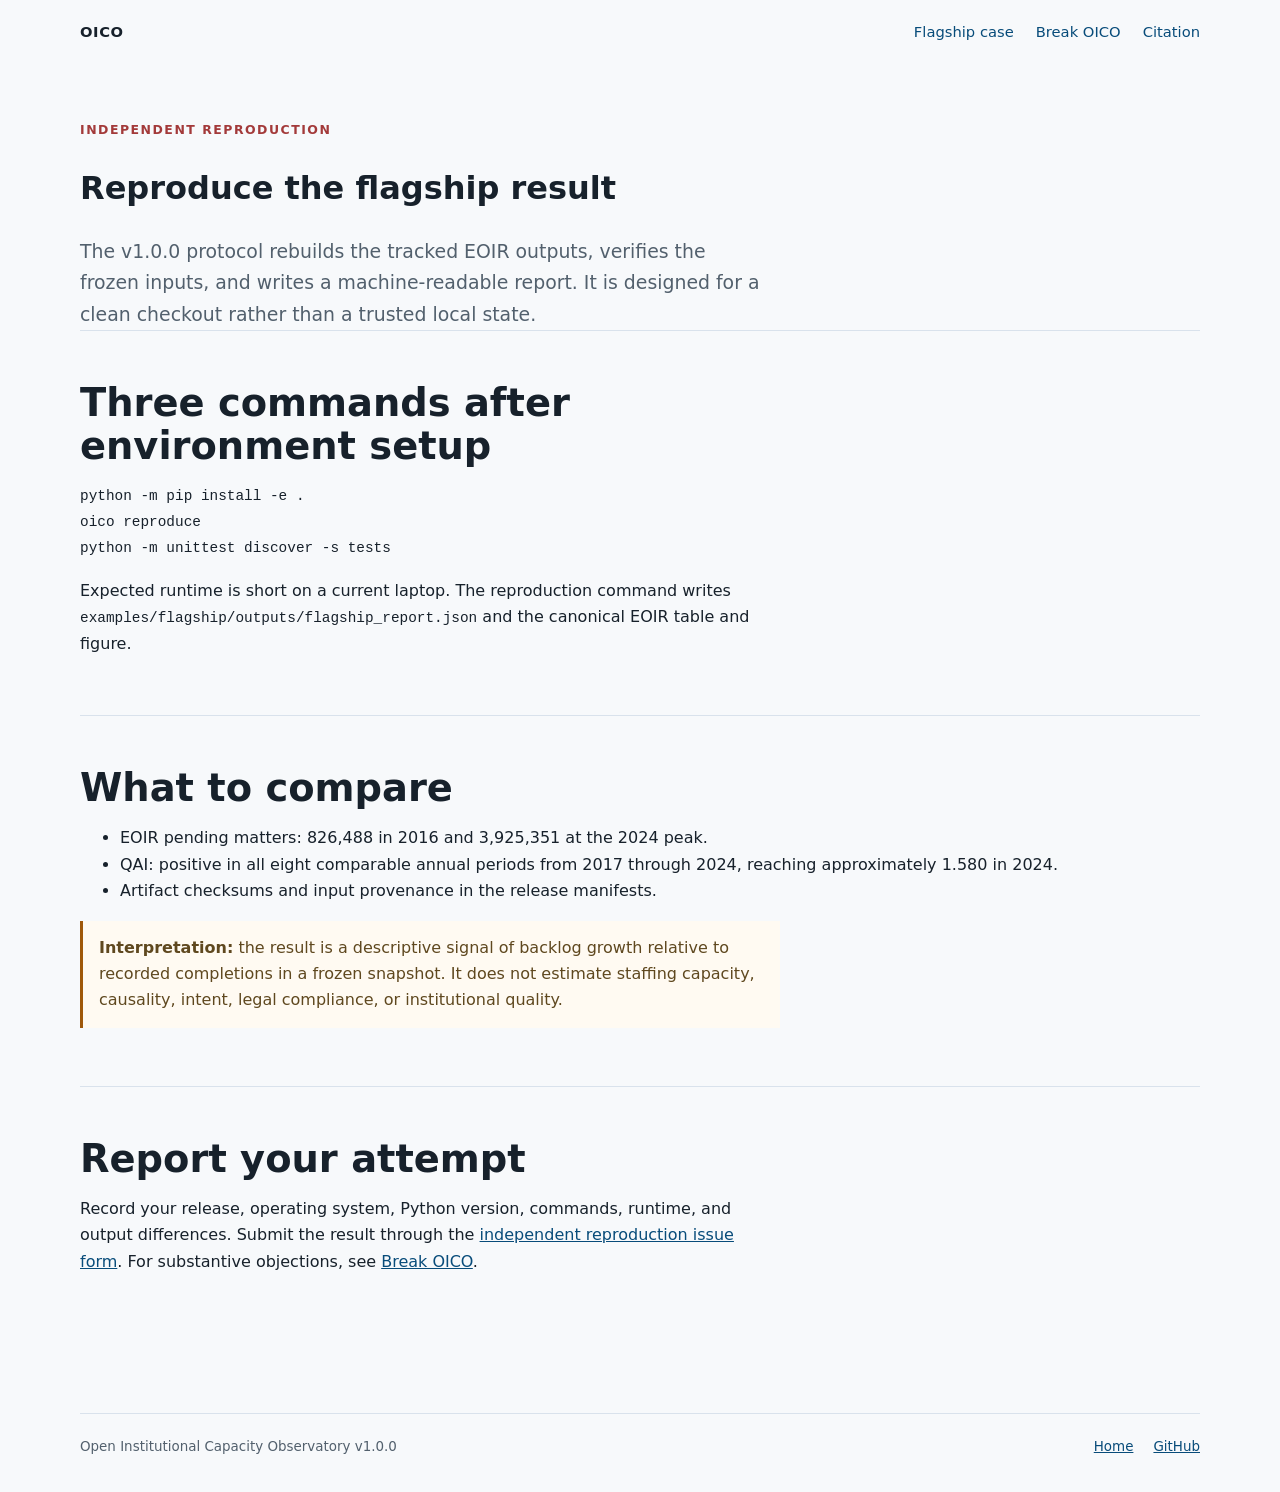
==== website/reproduce/index.html @ ce1bd373 "ops: finish external validation infrastructure" ====
<!doctype html>
<html lang="en">
<head>
  <meta charset="utf-8">
  <meta name="viewport" content="width=device-width, initial-scale=1">
  <meta name="description" content="Three-command reproduction protocol for the OICO flagship EOIR analysis.">
  <link rel="canonical" href="https://silvercoin256.github.io/open-institutional-capacity-observatory/reproduce/">
  <title>Reproduce OICO | Open Institutional Capacity Observatory</title>
  <link rel="stylesheet" href="../style.css">
</head>
<body>
  <header><nav><a class="brand" href="../index.html">OICO</a><a href="../examples.html">Flagship case</a><a href="../break.html">Break OICO</a><a href="../citation.html">Citation</a></nav></header>
  <main>
    <p class="eyebrow">Independent reproduction</p>
    <h1>Reproduce the flagship result</h1>
    <p class="lede">The v1.0.0 protocol rebuilds the tracked EOIR outputs, verifies the frozen inputs, and writes a machine-readable report. It is designed for a clean checkout rather than a trusted local state.</p>
    <section>
      <h2>Three commands after environment setup</h2>
      <pre><code>python -m pip install -e .
oico reproduce
python -m unittest discover -s tests</code></pre>
      <p>Expected runtime is short on a current laptop. The reproduction command writes <code>examples/flagship/outputs/flagship_report.json</code> and the canonical EOIR table and figure.</p>
    </section>
    <section>
      <h2>What to compare</h2>
      <ul>
        <li>EOIR pending matters: 826,488 in 2016 and 3,925,351 at the 2024 peak.</li>
        <li>QAI: positive in all eight comparable annual periods from 2017 through 2024, reaching approximately 1.580 in 2024.</li>
        <li>Artifact checksums and input provenance in the release manifests.</li>
      </ul>
      <p class="boundary"><strong>Interpretation:</strong> the result is a descriptive signal of backlog growth relative to recorded completions in a frozen snapshot. It does not estimate staffing capacity, causality, intent, legal compliance, or institutional quality.</p>
    </section>
    <section>
      <h2>Report your attempt</h2>
      <p>Record your release, operating system, Python version, commands, runtime, and output differences. Submit the result through the <a href="https://github.com/SilverCoin256/open-institutional-capacity-observatory/issues/new?template=independent-reproduction.yml">independent reproduction issue form</a>. For substantive objections, see <a href="../break.html">Break OICO</a>.</p>
    </section>
  </main>
  <footer><span>Open Institutional Capacity Observatory v1.0.0</span><a href="../index.html">Home</a><a href="https://github.com/SilverCoin256/open-institutional-capacity-observatory">GitHub</a></footer>
</body>
</html>
---- website/style.css ----
:root {
  --ink: #17212b;
  --muted: #52606d;
  --line: #d9e2ec;
  --paper: #f7f9fb;
  --panel: #ffffff;
  --blue: #0f609b;
  --blue-dark: #084c7a;
  --green: #2f855a;
  --amber: #9f580a;
  --red: #a33a3a;
}

* { box-sizing: border-box; }
body { margin: 0; background: var(--paper); color: var(--ink); font: 16px/1.65 system-ui, -apple-system, BlinkMacSystemFont, "Segoe UI", sans-serif; }
a { color: var(--blue-dark); }
a:hover { color: var(--red); }
.masthead { border-bottom: 1px solid var(--line); background: var(--panel); }
nav, main, footer { width: min(1120px, calc(100% - 40px)); margin: 0 auto; }
nav { display: flex; gap: 22px; align-items: center; min-height: 64px; flex-wrap: wrap; }
nav a { text-decoration: none; font-size: 0.92rem; }
.brand { margin-right: auto; color: var(--ink); font-weight: 800; letter-spacing: 0.04em; }
.hero { width: min(1120px, calc(100% - 40px)); margin: 0 auto; padding: 86px 0 78px; }
.hero h1 { max-width: 830px; margin: 12px 0 20px; font-size: clamp(2.3rem, 5vw, 4.8rem); line-height: 1.03; letter-spacing: 0; }
.lede { max-width: 680px; margin: 0; color: var(--muted); font-size: 1.18rem; }
.eyebrow { margin: 0; color: var(--red); font-size: 0.78rem; font-weight: 800; letter-spacing: 0.12em; text-transform: uppercase; }
.actions { display: flex; gap: 12px; margin-top: 30px; flex-wrap: wrap; }
.button { display: inline-block; padding: 10px 16px; border: 1px solid var(--blue); text-decoration: none; font-weight: 700; }
.button.primary { background: var(--blue); color: white; }
.button.secondary { background: white; color: var(--blue-dark); }
main { padding: 56px 0 80px; }
section { padding: 42px 0; border-top: 1px solid var(--line); }
h2 { max-width: 760px; margin: 8px 0 14px; font-size: clamp(1.6rem, 3vw, 2.5rem); line-height: 1.12; }
p { max-width: 700px; }
.feature { display: grid; grid-template-columns: minmax(0, 0.9fr) minmax(0, 1.1fr); gap: 48px; align-items: center; }
figure { margin: 0; padding: 18px; background: var(--panel); border: 1px solid var(--line); }
figure img { display: block; width: 100%; height: auto; }
figcaption { margin-top: 10px; color: var(--muted); font-size: 0.8rem; }
.boundary { padding: 14px 16px; border-left: 3px solid var(--amber); background: #fffaf2; color: #5f481f; }
.status-grid { display: grid; grid-template-columns: repeat(3, 1fr); gap: 16px; }
.status-grid > div, .portal-links a { display: block; padding: 22px; background: var(--panel); border: 1px solid var(--line); }
.status-grid strong { display: block; margin-top: 14px; font-size: 1.1rem; }
.status-grid p { margin-bottom: 0; color: var(--muted); font-size: 0.94rem; }
.status { display: inline-block; padding: 3px 8px; font-size: 0.72rem; font-weight: 800; text-transform: uppercase; letter-spacing: 0.08em; }
.status.stable { color: #1b5e3b; background: #e9f6ee; }
.status.beta { color: #7b480e; background: #fff3df; }
.status.experimental { color: #7e2f2f; background: #fbeaea; }
.portal-links { display: grid; grid-template-columns: repeat(4, 1fr); gap: 12px; }
.portal-links a { color: var(--ink); text-decoration: none; }
.portal-links a:hover { border-color: var(--blue); }
.portal-links strong, .portal-links span { display: block; }
.portal-links span { margin-top: 8px; color: var(--muted); font-size: 0.9rem; }
footer { display: flex; gap: 20px; padding: 22px 0 34px; border-top: 1px solid var(--line); color: var(--muted); font-size: 0.84rem; }
footer span { margin-right: auto; }
code { font-family: ui-monospace, SFMono-Regular, Menlo, monospace; font-size: 0.9em; }
@media (max-width: 760px) {
  nav { gap: 12px 16px; padding: 12px 0; }
  .brand { width: 100%; }
  .hero { padding: 56px 0; }
  .feature, .status-grid, .portal-links { grid-template-columns: 1fr; }
  main { padding-top: 24px; }
  footer { flex-wrap: wrap; }
  footer span { width: 100%; }
}
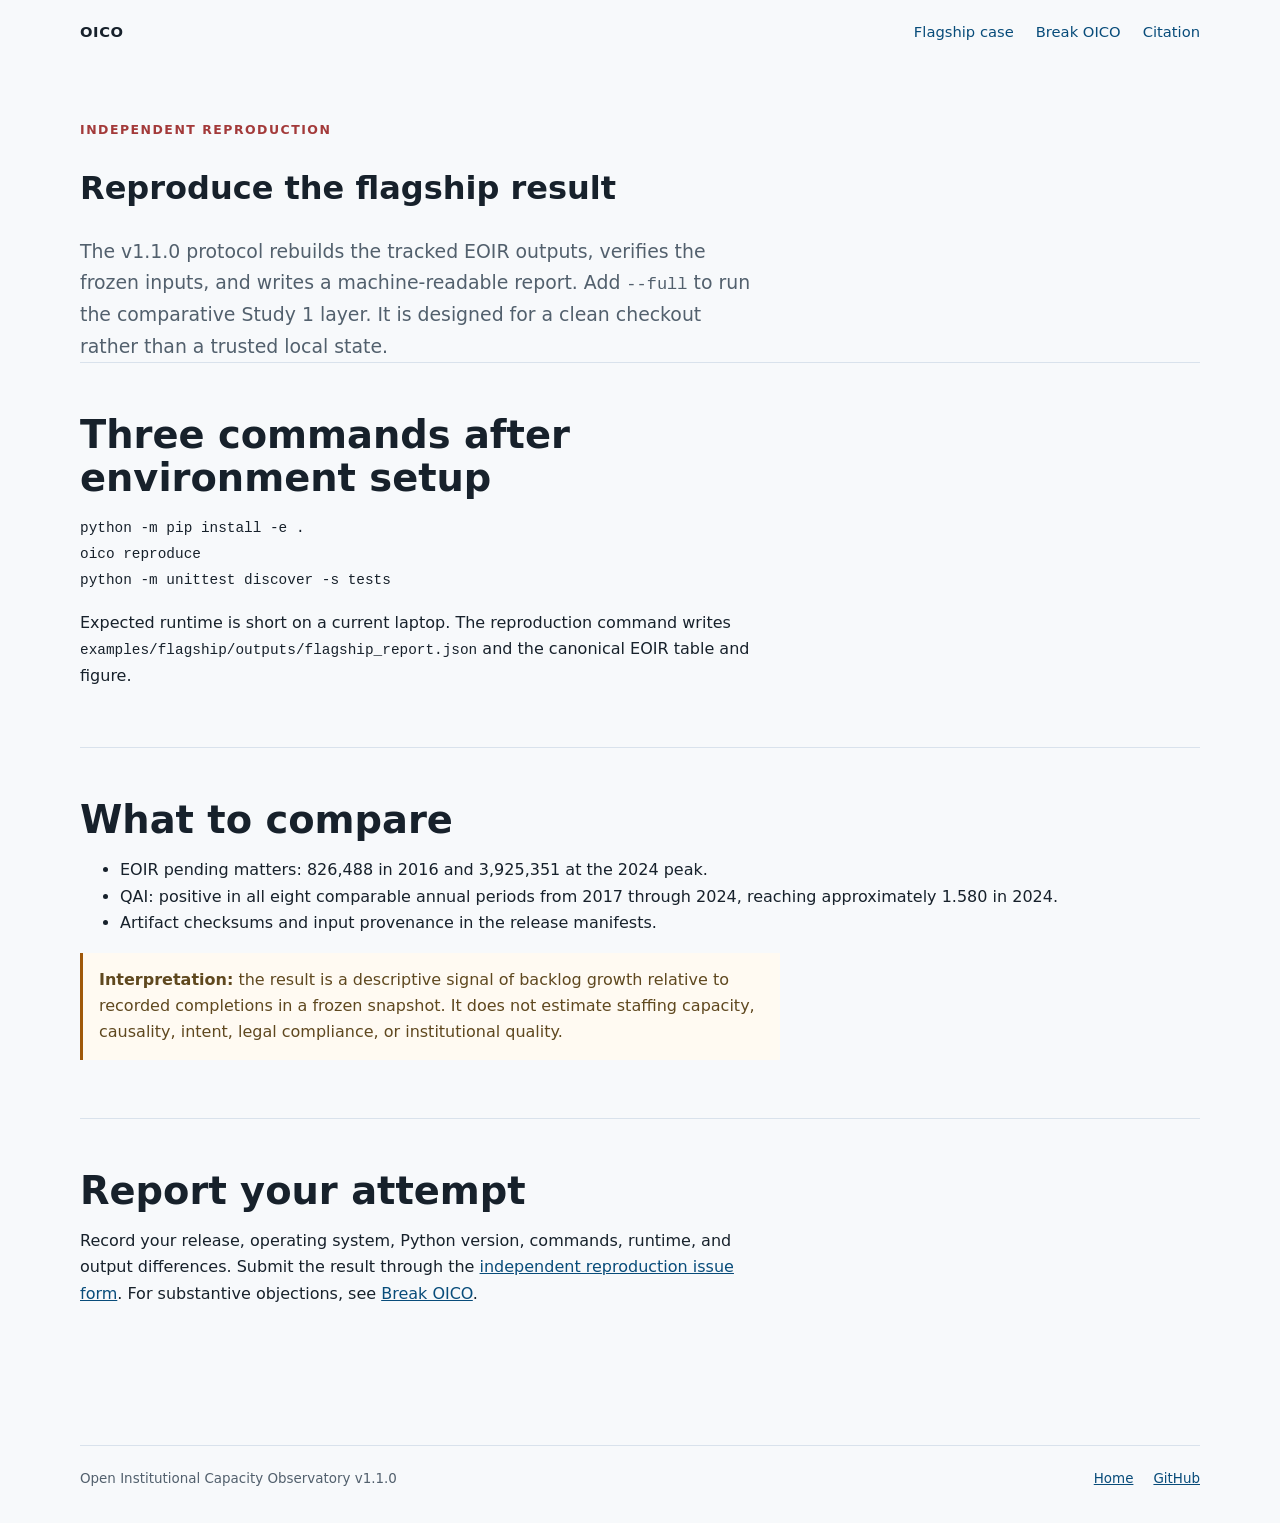
==== commit a084cfb6: "release: publish OICO v1.1.0 research package" ====
--- a/website/reproduce/index.html
+++ b/website/reproduce/index.html
@@ -13,7 +13,7 @@
   <main>
     <p class="eyebrow">Independent reproduction</p>
     <h1>Reproduce the flagship result</h1>
-    <p class="lede">The v1.0.0 protocol rebuilds the tracked EOIR outputs, verifies the frozen inputs, and writes a machine-readable report. It is designed for a clean checkout rather than a trusted local state.</p>
+    <p class="lede">The v1.1.0 protocol rebuilds the tracked EOIR outputs, verifies the frozen inputs, and writes a machine-readable report. Add <code>--full</code> to run the comparative Study 1 layer. It is designed for a clean checkout rather than a trusted local state.</p>
     <section>
       <h2>Three commands after environment setup</h2>
       <pre><code>python -m pip install -e .
@@ -35,6 +35,6 @@
       <p>Record your release, operating system, Python version, commands, runtime, and output differences. Submit the result through the <a href="https://github.com/SilverCoin256/open-institutional-capacity-observatory/issues/new?template=independent-reproduction.yml">independent reproduction issue form</a>. For substantive objections, see <a href="../break.html">Break OICO</a>.</p>
     </section>
   </main>
-  <footer><span>Open Institutional Capacity Observatory v1.0.0</span><a href="../index.html">Home</a><a href="https://github.com/SilverCoin256/open-institutional-capacity-observatory">GitHub</a></footer>
+  <footer><span>Open Institutional Capacity Observatory v1.1.0</span><a href="../index.html">Home</a><a href="https://github.com/SilverCoin256/open-institutional-capacity-observatory">GitHub</a></footer>
 </body>
 </html>
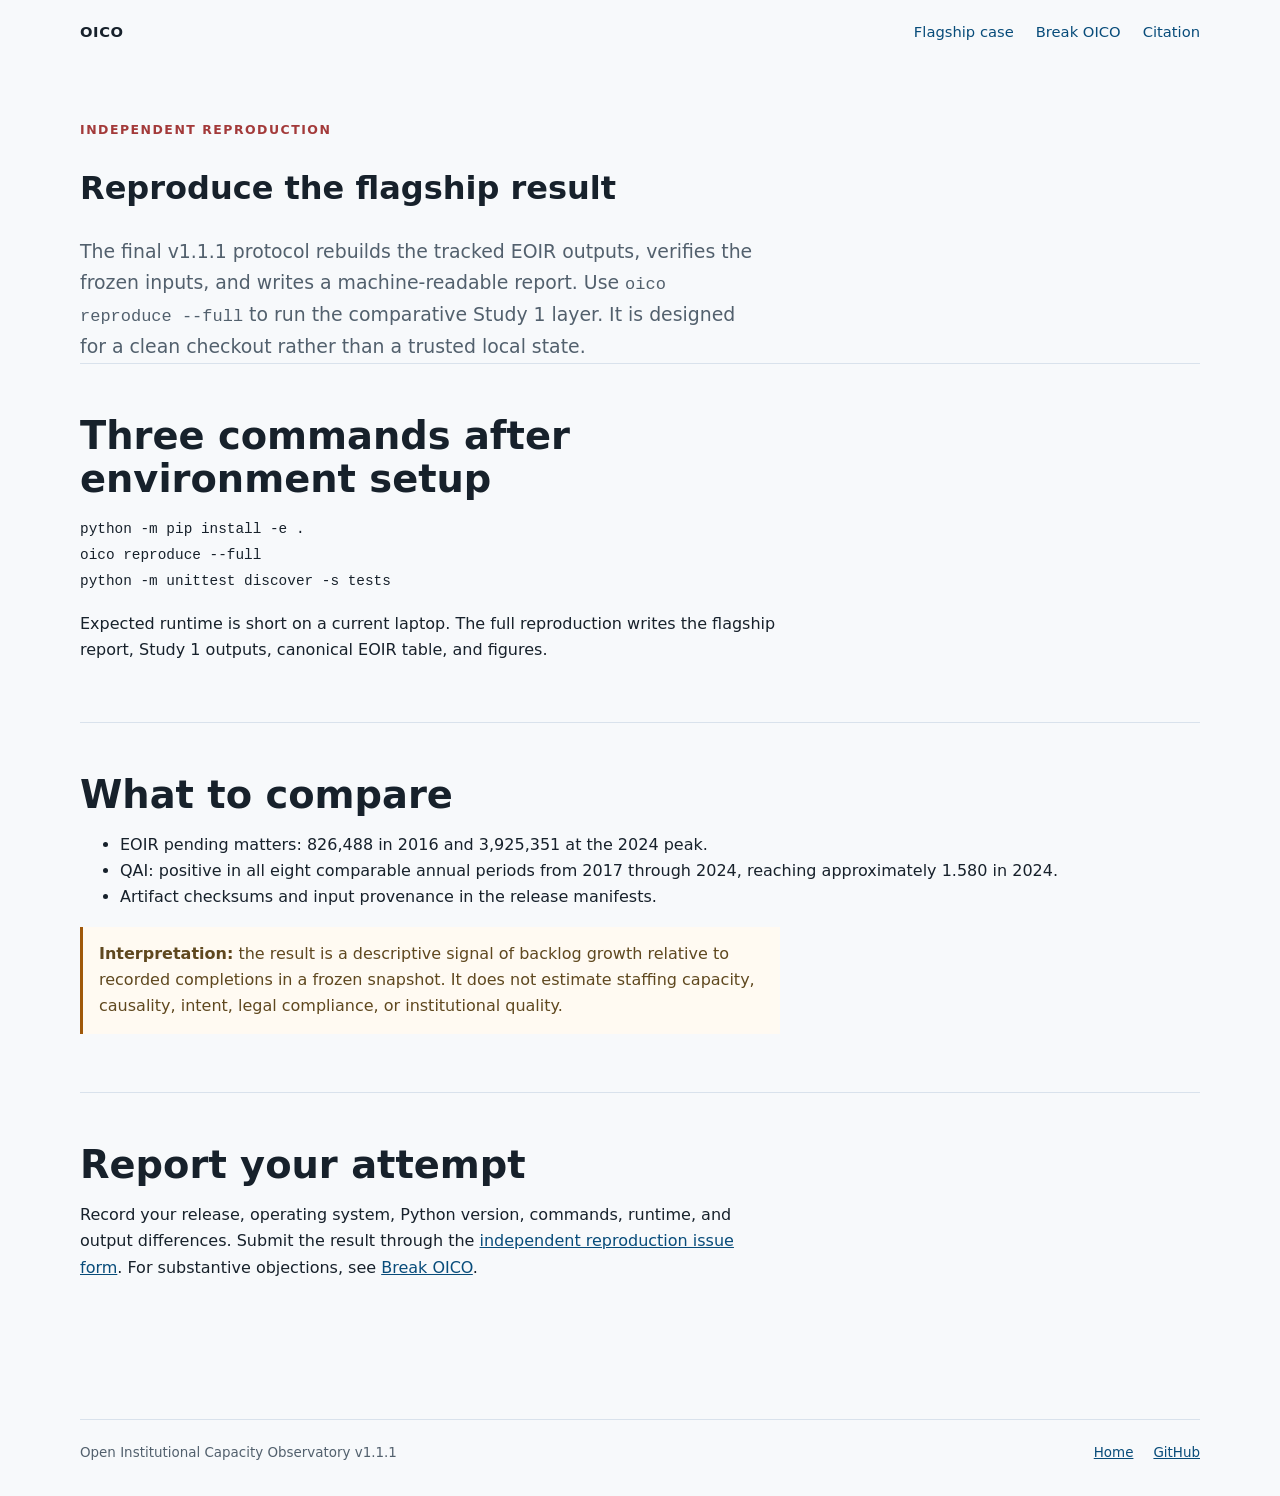
==== commit 89a633b3: "release: finalize OICO v1.1.1 freeze" ====
--- a/website/reproduce/index.html
+++ b/website/reproduce/index.html
@@ -13,13 +13,13 @@
   <main>
     <p class="eyebrow">Independent reproduction</p>
     <h1>Reproduce the flagship result</h1>
-    <p class="lede">The v1.1.0 protocol rebuilds the tracked EOIR outputs, verifies the frozen inputs, and writes a machine-readable report. Add <code>--full</code> to run the comparative Study 1 layer. It is designed for a clean checkout rather than a trusted local state.</p>
+    <p class="lede">The final v1.1.1 protocol rebuilds the tracked EOIR outputs, verifies the frozen inputs, and writes a machine-readable report. Use <code>oico reproduce --full</code> to run the comparative Study 1 layer. It is designed for a clean checkout rather than a trusted local state.</p>
     <section>
       <h2>Three commands after environment setup</h2>
       <pre><code>python -m pip install -e .
-oico reproduce
+oico reproduce --full
 python -m unittest discover -s tests</code></pre>
-      <p>Expected runtime is short on a current laptop. The reproduction command writes <code>examples/flagship/outputs/flagship_report.json</code> and the canonical EOIR table and figure.</p>
+      <p>Expected runtime is short on a current laptop. The full reproduction writes the flagship report, Study 1 outputs, canonical EOIR table, and figures.</p>
     </section>
     <section>
       <h2>What to compare</h2>
@@ -35,6 +35,6 @@
       <p>Record your release, operating system, Python version, commands, runtime, and output differences. Submit the result through the <a href="https://github.com/SilverCoin256/open-institutional-capacity-observatory/issues/new?template=independent-reproduction.yml">independent reproduction issue form</a>. For substantive objections, see <a href="../break.html">Break OICO</a>.</p>
     </section>
   </main>
-  <footer><span>Open Institutional Capacity Observatory v1.1.0</span><a href="../index.html">Home</a><a href="https://github.com/SilverCoin256/open-institutional-capacity-observatory">GitHub</a></footer>
+  <footer><span>Open Institutional Capacity Observatory v1.1.1</span><a href="../index.html">Home</a><a href="https://github.com/SilverCoin256/open-institutional-capacity-observatory">GitHub</a></footer>
 </body>
 </html>
